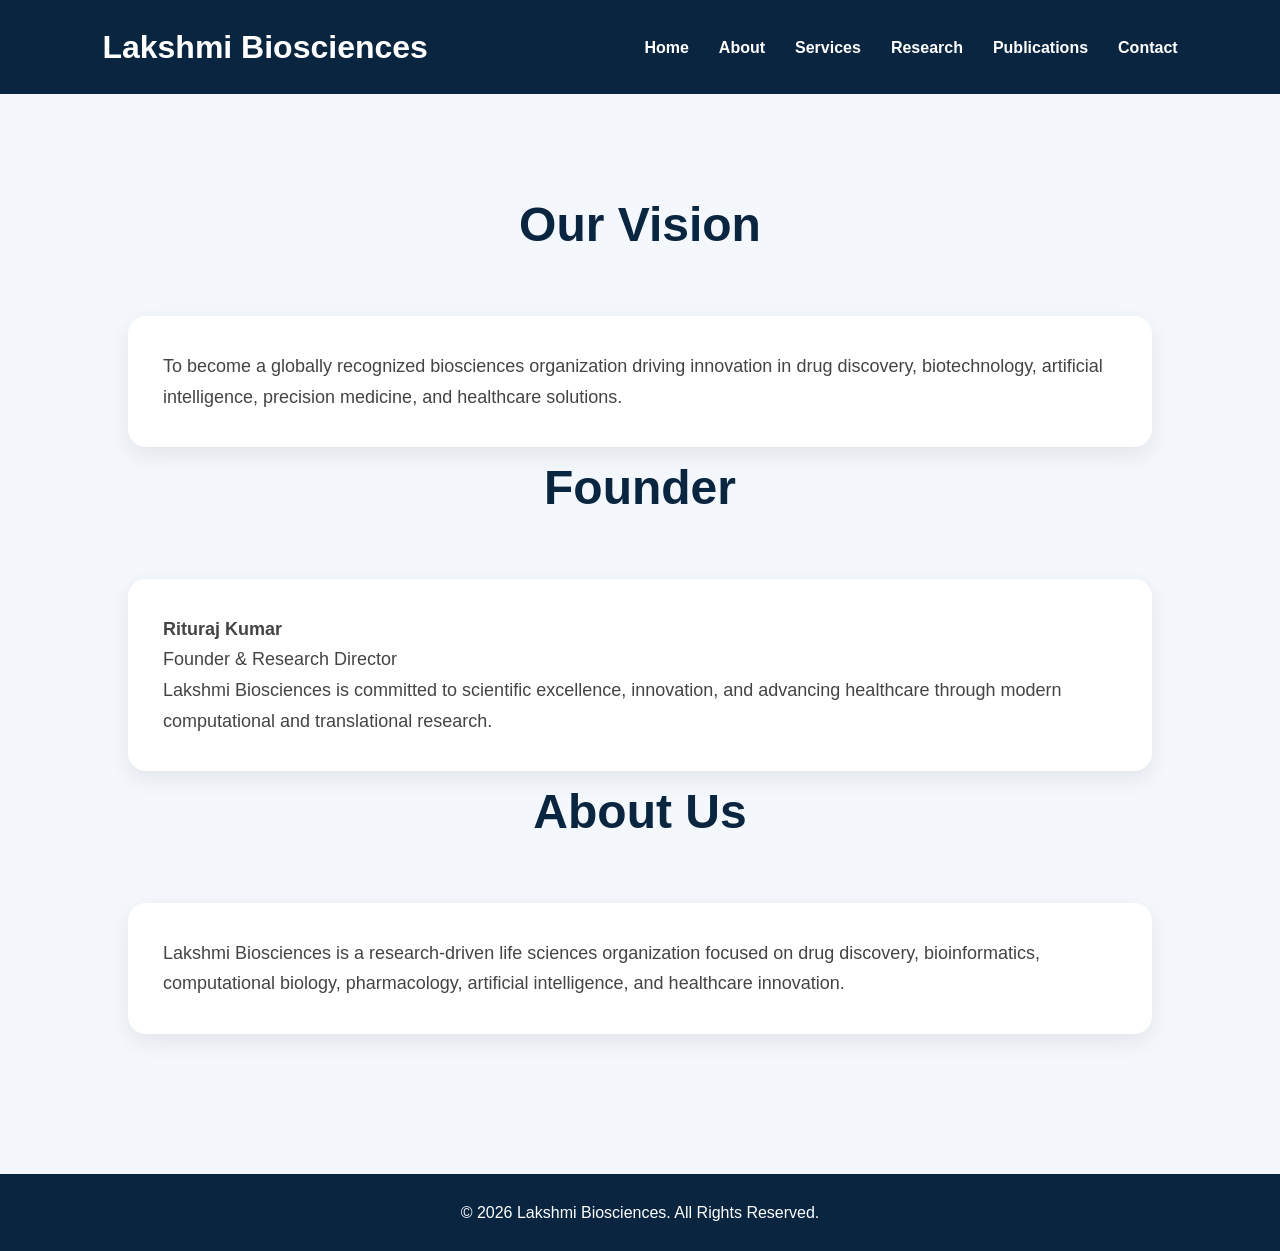
==== about.html @ 9cd9aeef "Initial commit via Netlify [skip ci]" ====
<!DOCTYPE html>
<html lang="en">

<head>
<meta charset="UTF-8">
<meta name="viewport" content="width=device-width, initial-scale=1.0">
<title>About Us | Lakshmi Biosciences</title>
<link rel="stylesheet" href="style.css">
</head>

<body>

<header>
<div class="logo">Lakshmi Biosciences</div>

<nav>
<a href="index.html">Home</a>
<a href="about.html">About</a>
<a href="services.html">Services</a>
<a href="research.html">Research</a>
<a href="publications.html">Publications</a>
<a href="contact.html">Contact</a>
</nav>
</header>

<section class="section">

<h2>Our Vision</h2>

<div class="card">
<p>
To become a globally recognized biosciences organization driving innovation in
drug discovery, biotechnology, artificial intelligence, precision medicine,
and healthcare solutions.
</p>
</div>

<h2 class="space-top">Founder</h2>

<div class="card">
<p>
<strong>Rituraj Kumar</strong><br>
Founder & Research Director
</p>

<p>
Lakshmi Biosciences is committed to scientific excellence, innovation,
and advancing healthcare through modern computational and translational research.
</p>
</div>

<h2 class="space-top">About Us</h2>

<div class="card">
<p>
Lakshmi Biosciences is a research-driven life sciences organization focused on
drug discovery, bioinformatics, computational biology, pharmacology,
artificial intelligence, and healthcare innovation.
</p>
</div>

</section>

<footer>
<p>© 2026 Lakshmi Biosciences. All Rights Reserved.</p>
</footer>

<script src="js.js"></script>

</body>
</html>
---- style.css ----
*{
margin:0;
padding:0;
box-sizing:border-box;
font-family:'Segoe UI',sans-serif;
}

body{
background:#f4f7fb;
color:#222;
line-height:1.7;
}

/* HEADER */

header{
background:#0A2540;
padding:20px 8%;
display:flex;
justify-content:space-between;
align-items:center;
position:sticky;
top:0;
z-index:1000;
}

.logo{
color:white;
font-size:32px;
font-weight:700;
}

nav{
display:flex;
gap:30px;
}

nav a{
color:white;
text-decoration:none;
font-weight:600;
transition:.3s;
}

nav a:hover{
color:#00B4A6;
}

/* HERO */

.hero{
height:90vh;
display:flex;
flex-direction:column;
justify-content:center;
align-items:center;
text-align:center;
padding:20px;
background:linear-gradient(135deg,#0A2540,#00B4A6);
color:white;
}

.hero h1{
font-size:70px;
font-weight:800;
max-width:1200px;
line-height:1.1;
margin-bottom:25px;
}

.hero p{
font-size:24px;
max-width:850px;
margin-bottom:35px;
}

.btn{
display:inline-block;
padding:15px 35px;
background:white;
color:#0A2540;
text-decoration:none;
font-weight:700;
border-radius:8px;
transition:.3s;
}

.btn:hover{
transform:translateY(-3px);
}

/* SECTION */

.section{
padding:90px 10%;
}

.section h2{
text-align:center;
font-size:48px;
margin-bottom:50px;
color:#0A2540;
}

/* GRID */

.grid{
display:grid;
grid-template-columns:repeat(auto-fit,minmax(280px,1fr));
gap:30px;
}

/* CARD */

.card{
background:white;
padding:35px;
border-radius:18px;
box-shadow:0 8px 25px rgba(0,0,0,.08);
transition:.3s;
}

.card:hover{
transform:translateY(-8px);
}

.card h3{
color:#0A2540;
font-size:28px;
margin-bottom:15px;
}

.card p{
font-size:18px;
color:#444;
}

/* CONTACT */

.whatsapp-btn{
display:inline-block;
background:#25D366;
color:white;
padding:12px 25px;
border-radius:8px;
text-decoration:none;
font-weight:700;
}

.whatsapp-btn:hover{
opacity:.9;
}

/* FOOTER */

footer{
background:#0A2540;
color:white;
text-align:center;
padding:25px;
margin-top:50px;
}

/* MOBILE */

@media(max-width:768px){

header{
flex-direction:column;
gap:20px;
}

nav{
flex-wrap:wrap;
justify-content:center;
}

.hero h1{
font-size:42px;
}

.hero p{
font-size:18px;
}

.section h2{
font-size:36px;
}

}
.whatsapp-btn{
background:#25D366;
color:white;
padding:12px 25px;
border-radius:8px;
text-decoration:none;
font-weight:600;
display:inline-block;
}

.whatsapp-btn:hover{
background:#1da851;
}
.contact-grid{
display:grid;
grid-template-columns:repeat(auto-fit,minmax(350px,1fr));
gap:30px;
align-items:stretch;
}

.contact-card{
background:white;
padding:35px;
border-radius:20px;
box-shadow:0 8px 25px rgba(0,0,0,0.08);
}
.contact-card a{
color:#0A2540;
font-weight:600;
text-decoration:none;
word-break:break-word;
}

.contact-card a:hover{
color:#00B4A6;
}
.whatsapp-btn{
display:inline-block;
background:#25D366;
color:white !important;
padding:15px 30px;
border-radius:10px;
font-weight:700;
text-decoration:none;
transition:0.3s;
box-shadow:0 6px 15px rgba(37,211,102,0.3);
}

.whatsapp-btn:hover{
transform:translateY(-3px);
background:#1ebd5a;
}
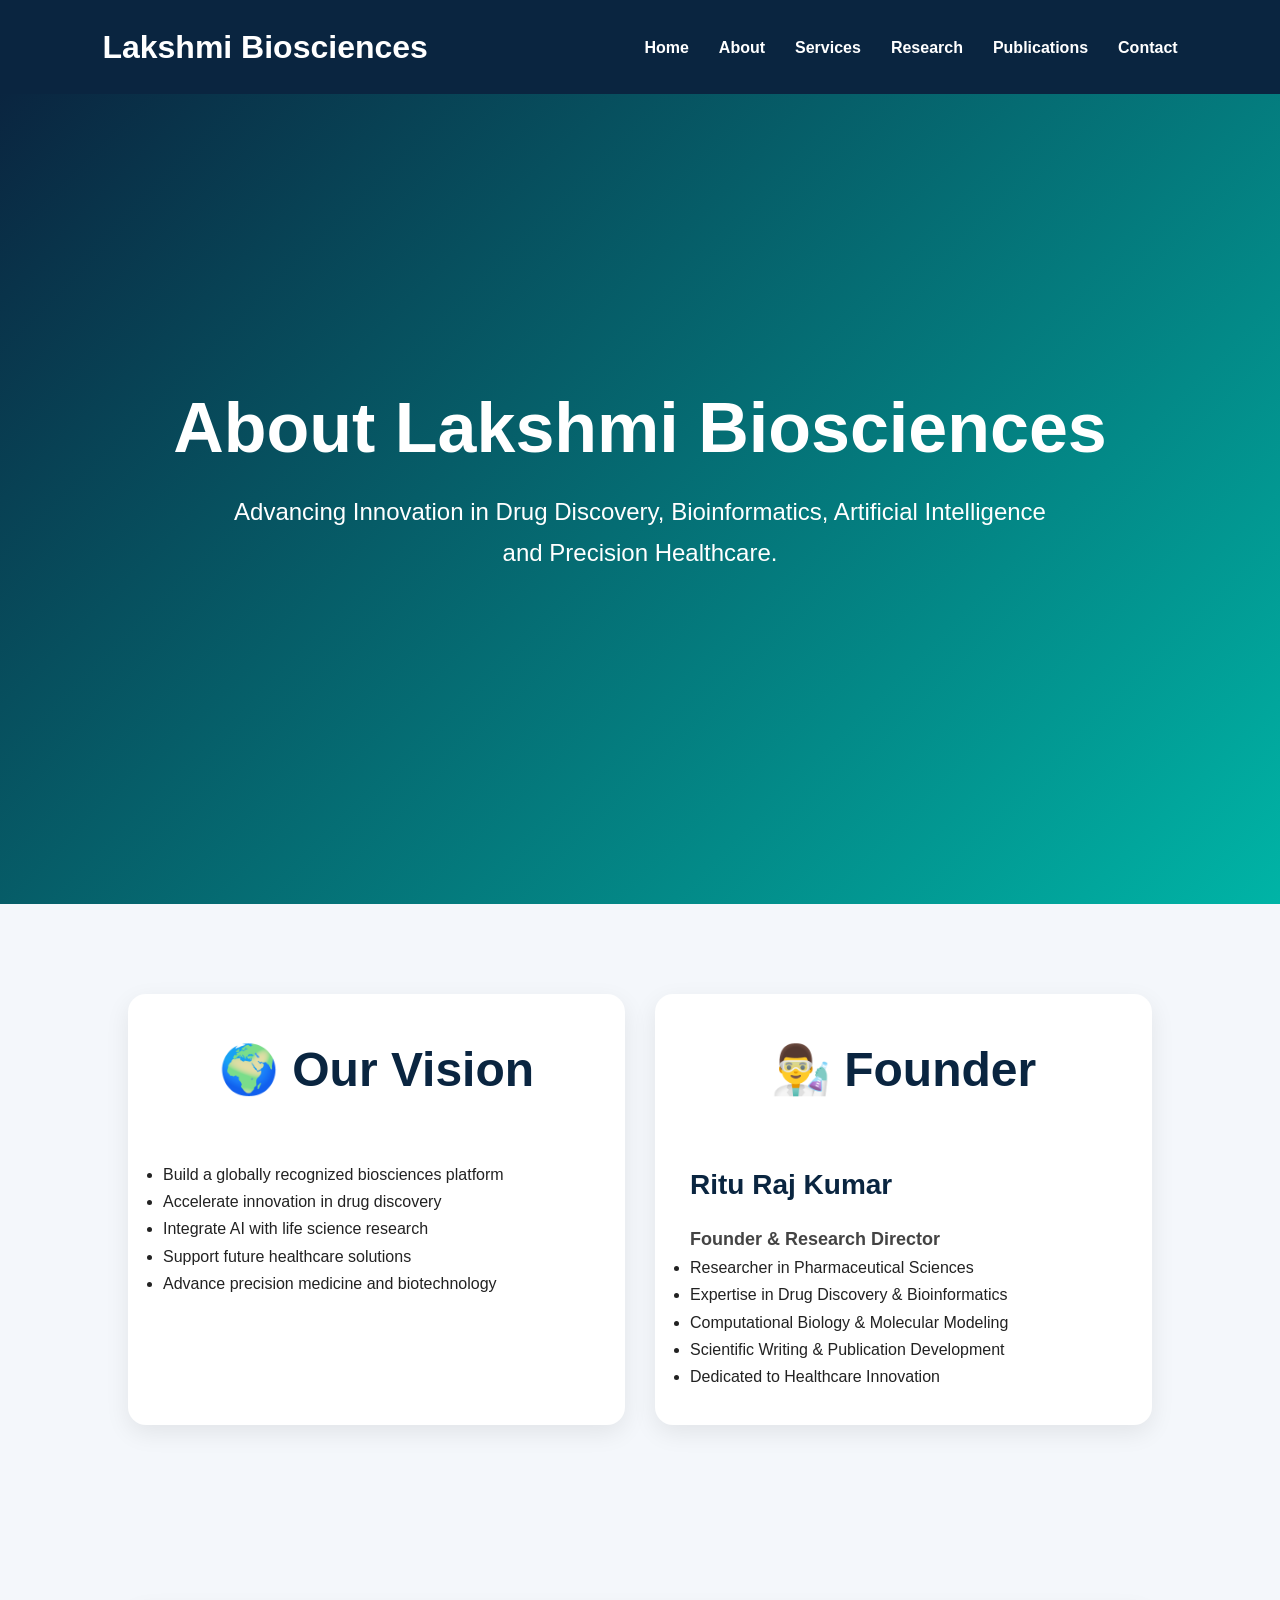
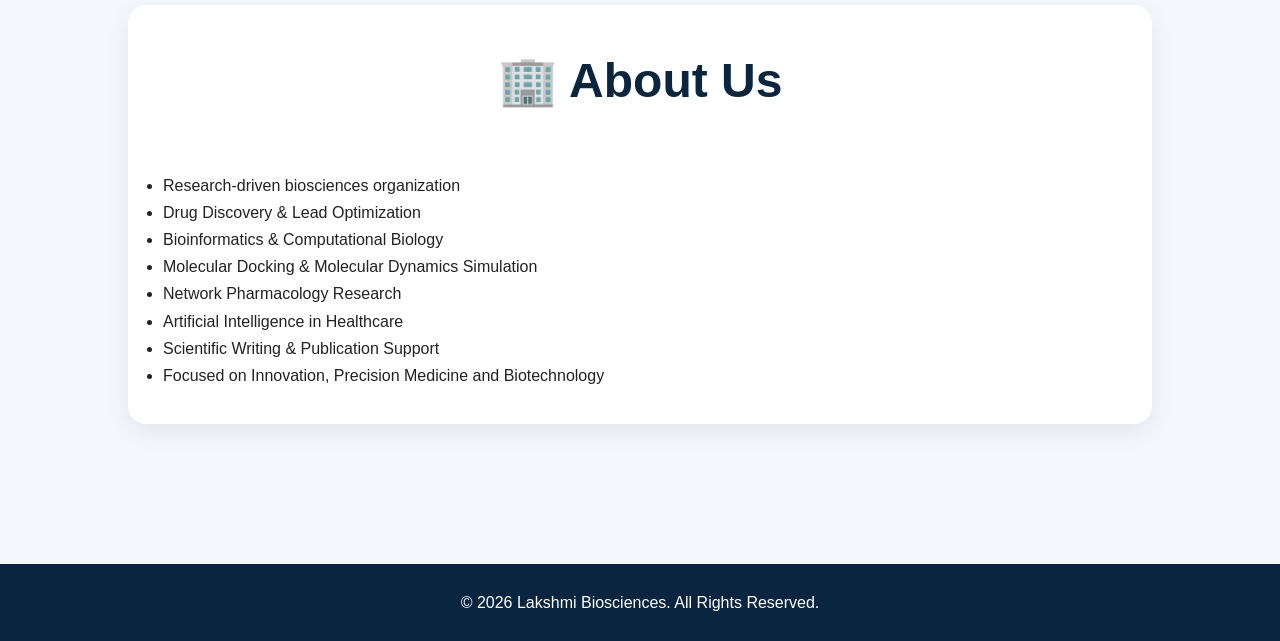
==== commit 2a38953a: "Add files via upload" ====
--- a/about.html
+++ b/about.html
@@ -2,70 +2,103 @@
 <html lang="en">
 
 <head>
-<meta charset="UTF-8">
-<meta name="viewport" content="width=device-width, initial-scale=1.0">
-<title>About Us | Lakshmi Biosciences</title>
-<link rel="stylesheet" href="style.css">
+    <meta charset="UTF-8">
+    <meta name="viewport" content="width=device-width, initial-scale=1.0">
+    <title>About Us | Lakshmi Biosciences</title>
+    <link rel="stylesheet" href="style.css">
 </head>
 
 <body>
 
 <header>
-<div class="logo">Lakshmi Biosciences</div>
+    <div class="logo">Lakshmi Biosciences</div>
 
-<nav>
-<a href="index.html">Home</a>
-<a href="about.html">About</a>
-<a href="services.html">Services</a>
-<a href="research.html">Research</a>
-<a href="publications.html">Publications</a>
-<a href="contact.html">Contact</a>
-</nav>
+    <nav>
+        <a href="index.html">Home</a>
+        <a href="about.html">About</a>
+        <a href="services.html">Services</a>
+        <a href="research.html">Research</a>
+        <a href="publications.html">Publications</a>
+        <a href="contact.html">Contact</a>
+    </nav>
 </header>
+
+<section class="hero">
+
+    <h1>About Lakshmi Biosciences</h1>
+
+    <p>
+        Advancing Innovation in Drug Discovery, Bioinformatics,
+        Artificial Intelligence and Precision Healthcare.
+    </p>
+
+</section>
 
 <section class="section">
 
-<h2>Our Vision</h2>
+    <div class="grid">
 
-<div class="card">
-<p>
-To become a globally recognized biosciences organization driving innovation in
-drug discovery, biotechnology, artificial intelligence, precision medicine,
-and healthcare solutions.
-</p>
-</div>
+        <div class="card">
 
-<h2 class="space-top">Founder</h2>
+            <h2>🌍 Our Vision</h2>
 
-<div class="card">
-<p>
-<strong>Rituraj Kumar</strong><br>
-Founder & Research Director
-</p>
+            <ul>
+                <li>Build a globally recognized biosciences platform</li>
+                <li>Accelerate innovation in drug discovery</li>
+                <li>Integrate AI with life science research</li>
+                <li>Support future healthcare solutions</li>
+                <li>Advance precision medicine and biotechnology</li>
+            </ul>
 
-<p>
-Lakshmi Biosciences is committed to scientific excellence, innovation,
-and advancing healthcare through modern computational and translational research.
-</p>
-</div>
+        </div>
 
-<h2 class="space-top">About Us</h2>
+        <div class="card">
 
-<div class="card">
-<p>
-Lakshmi Biosciences is a research-driven life sciences organization focused on
-drug discovery, bioinformatics, computational biology, pharmacology,
-artificial intelligence, and healthcare innovation.
-</p>
-</div>
+            <h2>👨‍🔬 Founder</h2>
+
+            <h3>Ritu Raj Kumar</h3>
+
+            <p><strong>Founder & Research Director</strong></p>
+
+            <ul>
+                <li>Researcher in Pharmaceutical Sciences</li>
+                <li>Expertise in Drug Discovery & Bioinformatics</li>
+                <li>Computational Biology & Molecular Modeling</li>
+                <li>Scientific Writing & Publication Development</li>
+                <li>Dedicated to Healthcare Innovation</li>
+            </ul>
+
+        </div>
+
+    </div>
+
+</section>
+
+<section class="section">
+
+    <div class="card">
+
+        <h2>🏢 About Us</h2>
+
+        <ul>
+            <li>Research-driven biosciences organization</li>
+            <li>Drug Discovery & Lead Optimization</li>
+            <li>Bioinformatics & Computational Biology</li>
+            <li>Molecular Docking & Molecular Dynamics Simulation</li>
+            <li>Network Pharmacology Research</li>
+            <li>Artificial Intelligence in Healthcare</li>
+            <li>Scientific Writing & Publication Support</li>
+            <li>Focused on Innovation, Precision Medicine and Biotechnology</li>
+        </ul>
+
+    </div>
 
 </section>
 
 <footer>
-<p>© 2026 Lakshmi Biosciences. All Rights Reserved.</p>
+    <p>© 2026 Lakshmi Biosciences. All Rights Reserved.</p>
 </footer>
 
-<script src="js.js"></script>
+</body>
 
-</body>
 </html>
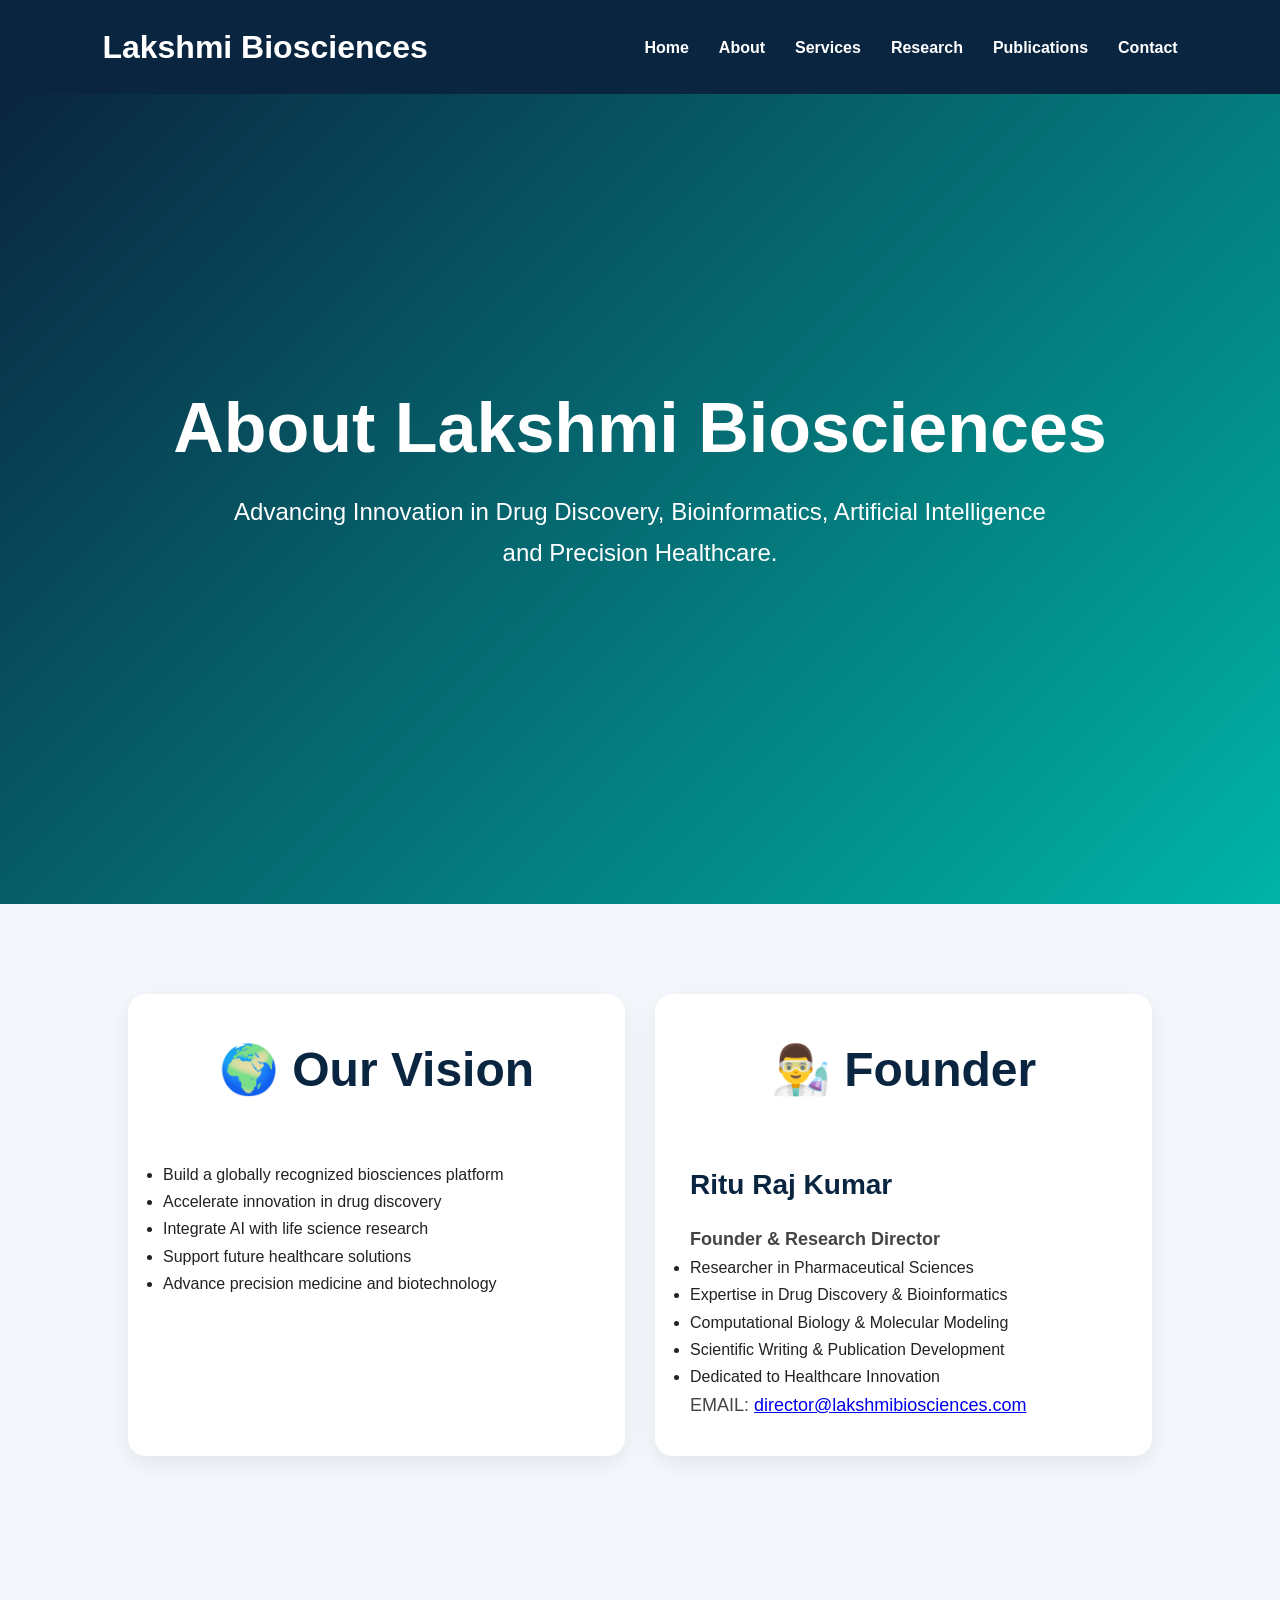
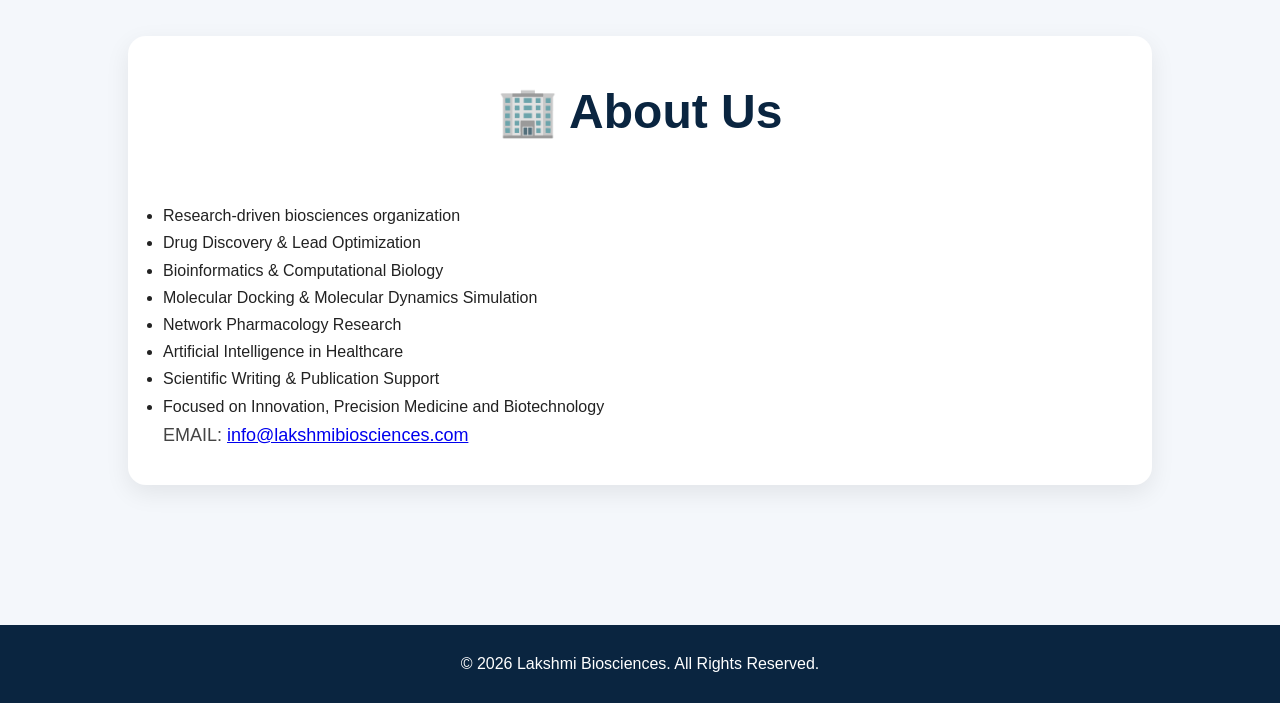
==== commit 91fd0fa9: "Add files via upload" ====
--- a/about.html
+++ b/about.html
@@ -57,7 +57,7 @@
             <h2>👨‍🔬 Founder</h2>
 
             <h3>Ritu Raj Kumar</h3>
-
+        
             <p><strong>Founder & Research Director</strong></p>
 
             <ul>
@@ -66,6 +66,7 @@
                 <li>Computational Biology & Molecular Modeling</li>
                 <li>Scientific Writing & Publication Development</li>
                 <li>Dedicated to Healthcare Innovation</li>
+                <p>EMAIL: <a href="mailto:director@lakshmibiosciences.com">director@lakshmibiosciences.com</a></p>
             </ul>
 
         </div>
@@ -89,6 +90,7 @@
             <li>Artificial Intelligence in Healthcare</li>
             <li>Scientific Writing & Publication Support</li>
             <li>Focused on Innovation, Precision Medicine and Biotechnology</li>
+            <p>EMAIL: <a href="mailto:info@lakshmibiosciences.com">info@lakshmibiosciences.com</a></p>
         </ul>
 
     </div>
